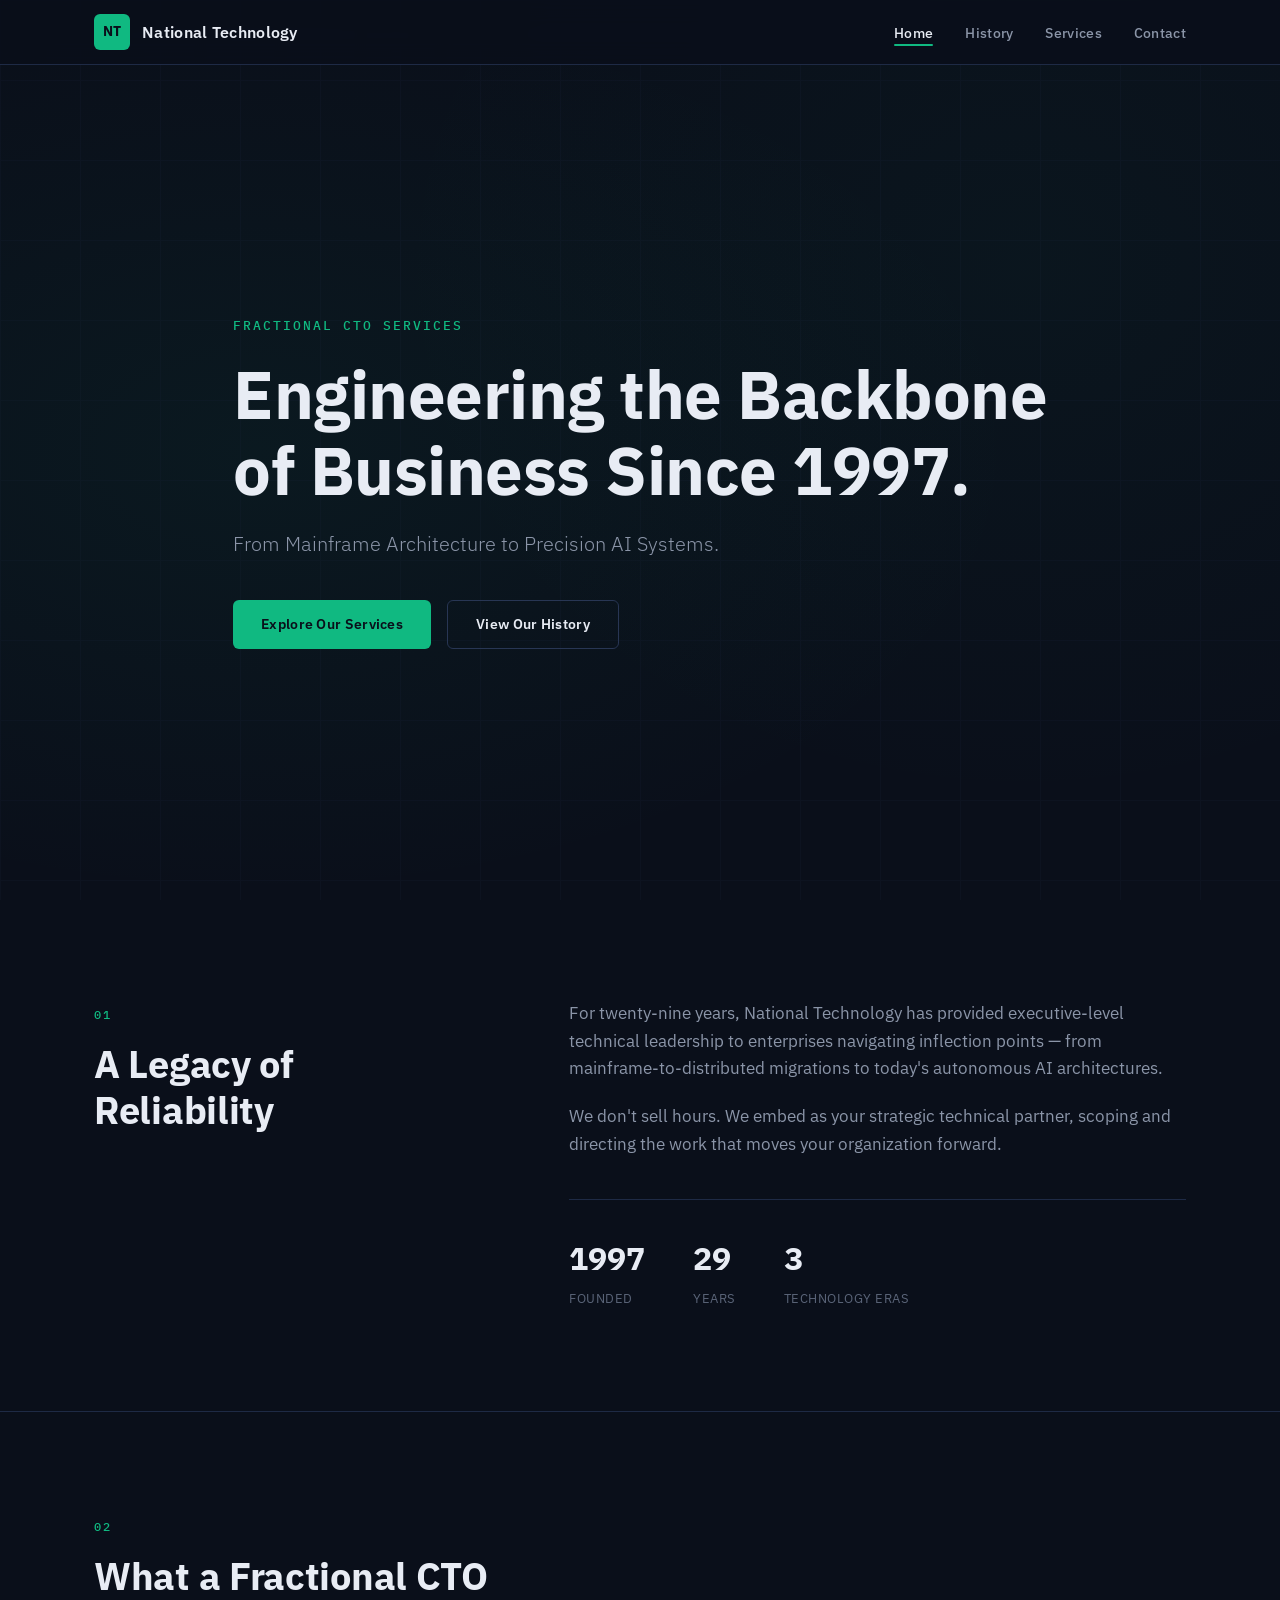
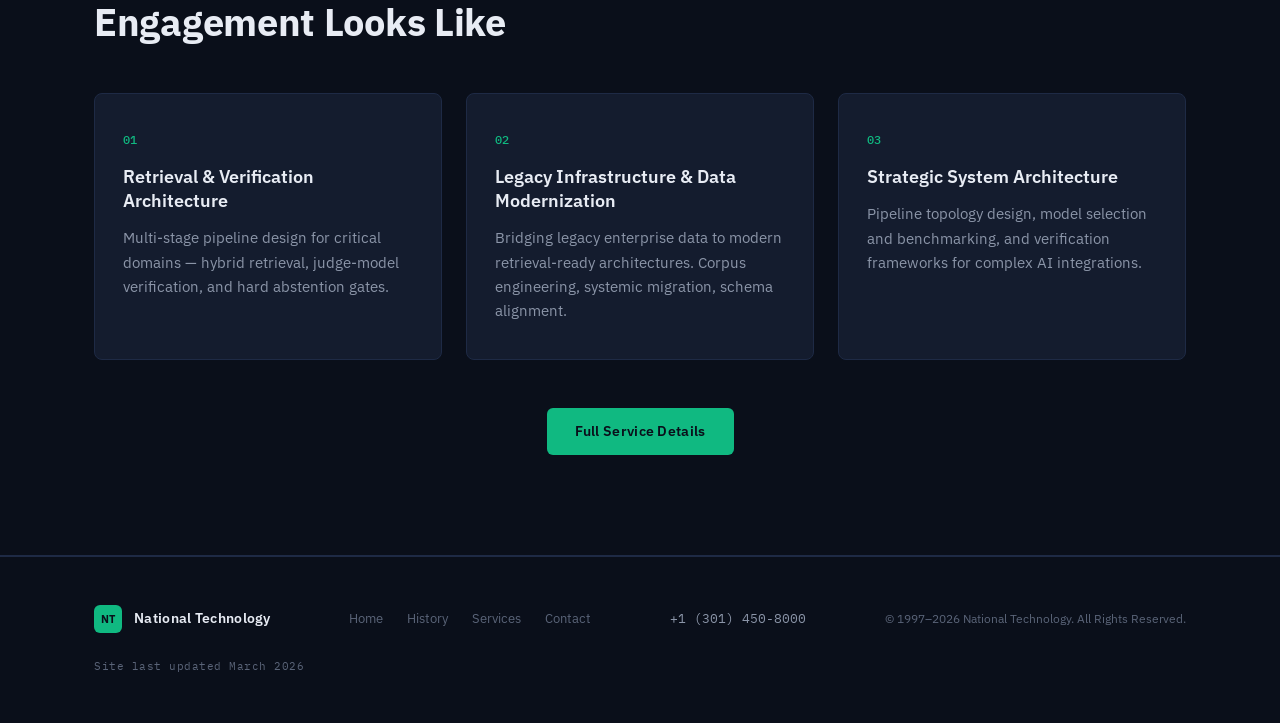
==== index.html @ 27f22a54 "Add files via upload" ====
<!DOCTYPE html>
<html lang="en">
<head>
    <meta charset="UTF-8">
    <meta name="viewport" content="width=device-width, initial-scale=1.0">
    <title>National Technology | Engineering the Backbone of Business Since 1997</title>
    <meta name="description" content="National Technology provides Fractional CTO services — retrieval and verification architecture, legacy data modernization, and strategic system design. 29 years of enterprise leadership.">
    <link rel="icon" type="image/svg+xml" href="favicon.svg">
    <meta property="og:title" content="National Technology | Fractional CTO Services">
    <meta property="og:description" content="Engineering the Backbone of Business Since 1997. Precision AI Systems, Legacy Data Modernization, Strategic System Architecture.">
    <meta property="og:type" content="website">
    <link rel="preconnect" href="https://fonts.googleapis.com">
    <link rel="preconnect" href="https://fonts.gstatic.com" crossorigin>
    <link href="https://fonts.googleapis.com/css2?family=IBM+Plex+Sans:wght@300;400;500;600;700&family=IBM+Plex+Mono:wght@400;500&display=swap" rel="stylesheet">
    <link rel="stylesheet" href="styles.css">
</head>
<body>

    <!-- NAV -->
    <nav class="nav" id="nav">
        <div class="nav-inner">
            <a href="index.html" class="nav-logo">
                <span class="logo-mark">NT</span>
                <span class="logo-text">National Technology</span>
            </a>
            <button class="nav-toggle" id="navToggle" aria-label="Toggle navigation">
                <span></span><span></span><span></span>
            </button>
            <ul class="nav-links" id="navLinks">
                <li><a href="index.html" class="active">Home</a></li>
                <li><a href="history.html">History</a></li>
                <li><a href="services.html">Services</a></li>
                <li><a href="contact.html">Contact</a></li>
            </ul>
        </div>
    </nav>

    <!-- HERO -->
    <section class="hero">
        <div class="hero-bg"></div>
        <div class="container hero-content">
            <p class="hero-kicker">Fractional CTO Services</p>
            <h1 class="hero-title">Engineering the Backbone<br>of Business Since 1997.</h1>
            <p class="hero-sub">From Mainframe Architecture to Precision AI Systems.</p>
            <div class="hero-ctas">
                <a href="services.html" class="btn btn-primary">Explore Our Services</a>
                <a href="history.html" class="btn btn-outline">View Our History</a>
            </div>
        </div>
        <div class="hero-grid-overlay"></div>
    </section>

    <!-- LEGACY SECTION -->
    <section class="section legacy">
        <div class="container">
            <div class="legacy-grid">
                <div class="legacy-label">
                    <span class="section-tag">01</span>
                    <h2 class="section-heading">A Legacy of<br>Reliability</h2>
                </div>
                <div class="legacy-body">
                    <p>For twenty-nine years, National Technology has provided executive-level technical leadership to enterprises navigating inflection points — from mainframe-to-distributed migrations to today's autonomous AI architectures.</p>
                    <p>We don't sell hours. We embed as your strategic technical partner, scoping and directing the work that moves your organization forward.</p>
                    <div class="legacy-stats">
                        <div class="stat">
                            <span class="stat-num">1997</span>
                            <span class="stat-label">Founded</span>
                        </div>
                        <div class="stat">
                            <span class="stat-num">29</span>
                            <span class="stat-label">Years</span>
                        </div>
                        <div class="stat">
                            <span class="stat-num">3</span>
                            <span class="stat-label">Technology Eras</span>
                        </div>
                    </div>
                </div>
            </div>
        </div>
    </section>

    <!-- SERVICES PREVIEW -->
    <section class="section services-preview">
        <div class="container">
            <span class="section-tag">02</span>
            <h2 class="section-heading">What a Fractional CTO<br>Engagement Looks Like</h2>
            <div class="services-grid">
                <div class="service-card">
                    <span class="service-num">01</span>
                    <h3>Retrieval &amp; Verification Architecture</h3>
                    <p>Multi-stage pipeline design for critical domains — hybrid retrieval, judge-model verification, and hard abstention gates.</p>
                </div>
                <div class="service-card">
                    <span class="service-num">02</span>
                    <h3>Legacy Infrastructure &amp; Data Modernization</h3>
                    <p>Bridging legacy enterprise data to modern retrieval-ready architectures. Corpus engineering, systemic migration, schema alignment.</p>
                </div>
                <div class="service-card">
                    <span class="service-num">03</span>
                    <h3>Strategic System Architecture</h3>
                    <p>Pipeline topology design, model selection and benchmarking, and verification frameworks for complex AI integrations.</p>
                </div>
            </div>
            <div class="services-cta">
                <a href="services.html" class="btn btn-primary">Full Service Details</a>
            </div>
        </div>
    </section>

    <!-- FOOTER -->
    <footer class="footer">
        <div class="container footer-inner">
            <div class="footer-brand">
                <span class="logo-mark">NT</span>
                <span class="logo-text">National Technology</span>
            </div>
            <nav class="footer-links">
                <a href="index.html">Home</a>
                <a href="history.html">History</a>
                <a href="services.html">Services</a>
                <a href="contact.html">Contact</a>
            </nav>
            <p class="footer-phone"><a href="tel:+13014508000">+1 (301) 450-8000</a></p>
            <p class="footer-copy">&copy; 1997&ndash;2026 National Technology. All Rights Reserved.</p>
            <p class="footer-updated">Site last updated March 2026</p>
        </div>
    </footer>

    <script src="main.js"></script>
</body>
</html>
---- styles.css ----
/* ============================================
   National Technology — Styles
   Palette: Deep Navy / Slate / Emerald Accent
   ============================================ */

:root {
    --bg-primary: #0a0f1a;
    --bg-secondary: #0f1624;
    --bg-card: #141c2e;
    --bg-card-hover: #1a2540;
    --border: #1e2a45;
    --border-light: #283654;
    --text-primary: #e8ecf4;
    --text-secondary: #8b95a8;
    --text-dim: #5a6478;
    --accent: #10b981;
    --accent-dim: #065f46;
    --accent-glow: rgba(16, 185, 129, 0.15);
    --white: #ffffff;
    --font-sans: 'IBM Plex Sans', -apple-system, sans-serif;
    --font-mono: 'IBM Plex Mono', monospace;
}

/* RESET */
*, *::before, *::after { box-sizing: border-box; margin: 0; padding: 0; }
html { scroll-behavior: smooth; }
body {
    font-family: var(--font-sans);
    background: var(--bg-primary);
    color: var(--text-primary);
    line-height: 1.65;
    -webkit-font-smoothing: antialiased;
    overflow-x: hidden;
}
a { color: inherit; text-decoration: none; }
img { max-width: 100%; display: block; }

/* CONTAINER */
.container {
    max-width: 1140px;
    margin: 0 auto;
    padding: 0 24px;
}

/* ---- NAV ---- */
.nav {
    position: fixed;
    top: 0; left: 0; right: 0;
    z-index: 100;
    background: rgba(10, 15, 26, 0.85);
    backdrop-filter: blur(12px);
    border-bottom: 1px solid var(--border);
    transition: background 0.3s;
}
.nav-inner {
    max-width: 1140px;
    margin: 0 auto;
    padding: 0 24px;
    display: flex;
    align-items: center;
    justify-content: space-between;
    height: 64px;
}
.nav-logo {
    display: flex;
    align-items: center;
    gap: 12px;
}
.logo-mark {
    display: inline-flex;
    align-items: center;
    justify-content: center;
    width: 36px; height: 36px;
    background: var(--accent);
    color: var(--bg-primary);
    font-weight: 700;
    font-size: 14px;
    letter-spacing: 0.5px;
    border-radius: 6px;
}
.logo-text {
    font-weight: 600;
    font-size: 16px;
    letter-spacing: 0.3px;
}
.nav-links {
    display: flex;
    list-style: none;
    gap: 32px;
}
.nav-links a {
    font-size: 14px;
    font-weight: 500;
    color: var(--text-secondary);
    letter-spacing: 0.3px;
    transition: color 0.2s;
    position: relative;
}
.nav-links a:hover,
.nav-links a.active {
    color: var(--text-primary);
}
.nav-links a.active::after {
    content: '';
    position: absolute;
    bottom: -4px;
    left: 0; right: 0;
    height: 2px;
    background: var(--accent);
    border-radius: 1px;
}
.nav-toggle {
    display: none;
    flex-direction: column;
    gap: 5px;
    background: none;
    border: none;
    cursor: pointer;
    padding: 4px;
}
.nav-toggle span {
    display: block;
    width: 24px;
    height: 2px;
    background: var(--text-primary);
    border-radius: 1px;
    transition: 0.2s;
}

/* ---- BUTTONS ---- */
.btn {
    display: inline-flex;
    align-items: center;
    justify-content: center;
    padding: 12px 28px;
    font-family: var(--font-sans);
    font-size: 14px;
    font-weight: 600;
    letter-spacing: 0.3px;
    border-radius: 6px;
    border: none;
    cursor: pointer;
    transition: all 0.2s;
}
.btn-primary {
    background: var(--accent);
    color: var(--bg-primary);
}
.btn-primary:hover {
    background: #0fd993;
    box-shadow: 0 0 24px var(--accent-glow);
}
.btn-outline {
    background: transparent;
    color: var(--text-primary);
    border: 1px solid var(--border-light);
}
.btn-outline:hover {
    border-color: var(--accent);
    color: var(--accent);
}
.btn-full { width: 100%; }

/* ---- HERO (Home) ---- */
.hero {
    position: relative;
    min-height: 100vh;
    display: flex;
    align-items: center;
    padding-top: 64px;
    overflow: hidden;
}
.hero-bg {
    position: absolute;
    inset: 0;
    background:
        radial-gradient(ellipse 60% 50% at 20% 50%, rgba(16, 185, 129, 0.06), transparent),
        radial-gradient(ellipse 50% 60% at 80% 30%, rgba(16, 185, 129, 0.04), transparent);
}
.hero-grid-overlay {
    position: absolute;
    inset: 0;
    background-image:
        linear-gradient(var(--border) 1px, transparent 1px),
        linear-gradient(90deg, var(--border) 1px, transparent 1px);
    background-size: 80px 80px;
    opacity: 0.15;
    pointer-events: none;
}
.hero-content {
    position: relative;
    z-index: 2;
}
.hero-kicker {
    font-family: var(--font-mono);
    font-size: 13px;
    font-weight: 500;
    color: var(--accent);
    letter-spacing: 2px;
    text-transform: uppercase;
    margin-bottom: 20px;
}
.hero-title {
    font-size: clamp(2.4rem, 5.5vw, 4.2rem);
    font-weight: 700;
    line-height: 1.12;
    letter-spacing: -0.5px;
    margin-bottom: 20px;
}
.hero-sub {
    font-size: clamp(1rem, 2vw, 1.25rem);
    color: var(--text-secondary);
    font-weight: 300;
    margin-bottom: 40px;
    max-width: 540px;
}
.hero-ctas {
    display: flex;
    gap: 16px;
    flex-wrap: wrap;
}

/* ---- PAGE HERO (subpages) ---- */
.page-hero {
    padding: 140px 0 60px;
    border-bottom: 1px solid var(--border);
}
.page-hero-title {
    font-size: clamp(2rem, 4.5vw, 3.2rem);
    font-weight: 700;
    line-height: 1.15;
    letter-spacing: -0.4px;
    margin-bottom: 12px;
}
.page-hero-sub {
    font-size: 1.1rem;
    color: var(--text-secondary);
    font-weight: 300;
}

/* ---- SECTIONS ---- */
.section {
    padding: 100px 0;
    border-bottom: 1px solid var(--border);
}
.section-tag {
    display: inline-block;
    font-family: var(--font-mono);
    font-size: 12px;
    font-weight: 500;
    color: var(--accent);
    letter-spacing: 2px;
    text-transform: uppercase;
    margin-bottom: 16px;
}
.section-heading {
    font-size: clamp(1.6rem, 3.5vw, 2.4rem);
    font-weight: 700;
    line-height: 1.2;
    letter-spacing: -0.3px;
    margin-bottom: 48px;
}

/* ---- LEGACY ---- */
.legacy-grid {
    display: grid;
    grid-template-columns: 1fr 1.5fr;
    gap: 64px;
    align-items: start;
}
.legacy-body p {
    color: var(--text-secondary);
    font-size: 1.05rem;
    margin-bottom: 20px;
}
.legacy-stats {
    display: flex;
    gap: 48px;
    margin-top: 40px;
    padding-top: 32px;
    border-top: 1px solid var(--border);
}
.stat-num {
    display: block;
    font-size: 2rem;
    font-weight: 700;
    color: var(--text-primary);
    font-family: var(--font-mono);
}
.stat-label {
    font-size: 13px;
    color: var(--text-dim);
    letter-spacing: 0.5px;
    text-transform: uppercase;
}

/* ---- SERVICES GRID (Home preview) ---- */
.services-grid {
    display: grid;
    grid-template-columns: repeat(3, 1fr);
    gap: 24px;
    margin-bottom: 48px;
}
.service-card {
    background: var(--bg-card);
    border: 1px solid var(--border);
    border-radius: 8px;
    padding: 36px 28px;
    transition: all 0.25s;
}
.service-card:hover {
    background: var(--bg-card-hover);
    border-color: var(--border-light);
    transform: translateY(-2px);
}
.service-num {
    font-family: var(--font-mono);
    font-size: 12px;
    color: var(--accent);
    font-weight: 500;
    margin-bottom: 16px;
    display: block;
}
.service-card h3 {
    font-size: 1.15rem;
    font-weight: 600;
    margin-bottom: 12px;
    line-height: 1.3;
}
.service-card p {
    font-size: 0.95rem;
    color: var(--text-secondary);
    line-height: 1.6;
}
.services-cta {
    text-align: center;
}

/* ---- STATEMENT (History) ---- */
.statement-grid {
    max-width: 760px;
}
.statement-text {
    font-size: 1.15rem;
    line-height: 1.8;
    color: var(--text-secondary);
    border-left: 3px solid var(--accent);
    padding-left: 28px;
    font-style: normal;
}

/* ---- TIMELINE (History) ---- */
.timeline {
    position: relative;
    margin-top: 48px;
    padding-left: 40px;
}
.timeline-line {
    position: absolute;
    left: 7px;
    top: 8px;
    bottom: 8px;
    width: 2px;
    background: var(--border-light);
}
.timeline-item {
    position: relative;
    padding-bottom: 56px;
}
.timeline-item:last-child { padding-bottom: 0; }
.timeline-marker {
    position: absolute;
    left: -40px;
    top: 6px;
    width: 16px;
    height: 16px;
    border-radius: 50%;
    background: var(--bg-primary);
    border: 2px solid var(--accent);
    z-index: 2;
}
.timeline-range {
    font-family: var(--font-mono);
    font-size: 13px;
    color: var(--accent);
    font-weight: 500;
    letter-spacing: 1px;
}
.timeline-content {
    margin-top: 12px;
}
.timeline-content h3 {
    font-size: 1.2rem;
    font-weight: 600;
    margin-bottom: 8px;
}
.timeline-content p {
    color: var(--text-secondary);
    font-size: 0.95rem;
    max-width: 560px;
}

/* ---- SERVICES DETAIL (Services page) ---- */
.services-detail { padding-top: 80px; }
.service-detail-card {
    background: var(--bg-card);
    border: 1px solid var(--border);
    border-radius: 10px;
    padding: 48px;
    margin-bottom: 32px;
    transition: border-color 0.25s;
}
.service-detail-card:hover {
    border-color: var(--border-light);
}
.service-detail-head {
    display: flex;
    align-items: center;
    gap: 20px;
    margin-bottom: 28px;
}
.service-detail-head .service-num {
    margin-bottom: 0;
    font-size: 14px;
}
.service-detail-head h2 {
    font-size: 1.5rem;
    font-weight: 700;
}
.service-lead {
    font-size: 1.1rem;
    color: var(--text-secondary);
    margin-bottom: 32px;
    max-width: 640px;
}
.service-points {
    display: grid;
    grid-template-columns: 1fr 1fr;
    gap: 32px;
    margin-bottom: 32px;
}
.service-point h4 {
    font-size: 13px;
    font-weight: 600;
    text-transform: uppercase;
    letter-spacing: 1px;
    color: var(--accent);
    margin-bottom: 8px;
}
.service-point p {
    font-size: 0.95rem;
    color: var(--text-secondary);
    line-height: 1.65;
}

/* ---- CONTACT ---- */
.contact-grid {
    display: grid;
    grid-template-columns: 1.4fr 1fr;
    gap: 64px;
    align-items: start;
}
.form-group {
    margin-bottom: 24px;
}
.form-group label {
    display: block;
    font-size: 13px;
    font-weight: 600;
    text-transform: uppercase;
    letter-spacing: 1px;
    color: var(--text-secondary);
    margin-bottom: 8px;
}
.form-group input,
.form-group select,
.form-group textarea {
    width: 100%;
    padding: 12px 16px;
    font-family: var(--font-sans);
    font-size: 15px;
    color: var(--text-primary);
    background: var(--bg-card);
    border: 1px solid var(--border);
    border-radius: 6px;
    outline: none;
    transition: border-color 0.2s;
}
.form-group input:focus,
.form-group select:focus,
.form-group textarea:focus {
    border-color: var(--accent);
    box-shadow: 0 0 0 3px var(--accent-glow);
}
.form-group select {
    appearance: none;
    background-image: url("data:image/svg+xml,%3Csvg xmlns='http://www.w3.org/2000/svg' width='12' height='8'%3E%3Cpath d='M1 1l5 5 5-5' stroke='%238b95a8' stroke-width='1.5' fill='none'/%3E%3C/svg%3E");
    background-repeat: no-repeat;
    background-position: right 16px center;
    padding-right: 40px;
}
.form-group textarea {
    resize: vertical;
    min-height: 120px;
}
.form-note {
    margin-top: 16px;
    font-size: 13px;
    color: var(--text-dim);
    text-align: center;
}
.contact-info {
    padding-top: 8px;
}
.contact-info-block {
    margin-bottom: 40px;
}
.contact-info-block h3 {
    font-size: 1rem;
    font-weight: 600;
    margin-bottom: 8px;
}
.contact-info-block p {
    font-size: 0.95rem;
    color: var(--text-secondary);
    line-height: 1.65;
}

/* ---- CLIENT ENVIRONMENTS (History) ---- */
.environments-intro {
    font-size: 1rem;
    color: var(--text-secondary);
    max-width: 680px;
    margin-bottom: 48px;
    line-height: 1.7;
}
.env-grid {
    display: grid;
    grid-template-columns: repeat(3, 1fr);
    gap: 24px;
}
.env-card {
    background: var(--bg-card);
    border: 1px solid var(--border);
    border-radius: 8px;
    padding: 32px 24px;
    transition: all 0.25s;
}
.env-card:hover {
    background: var(--bg-card-hover);
    border-color: var(--border-light);
}
.env-icon {
    display: inline-block;
    color: var(--accent);
    font-size: 10px;
    margin-bottom: 14px;
}
.env-card h3 {
    font-size: 1.05rem;
    font-weight: 600;
    margin-bottom: 10px;
    line-height: 1.3;
}
.env-card p {
    font-size: 0.9rem;
    color: var(--text-secondary);
    line-height: 1.65;
}

.contact-phone {
    font-family: var(--font-mono);
    font-size: 1.1rem;
    color: var(--text-primary);
    transition: color 0.2s;
}
.contact-phone:hover { color: var(--accent); }
.contact-email {
    font-family: var(--font-mono);
    font-size: 0.95rem;
    color: var(--text-primary);
    transition: color 0.2s;
}
.contact-email:hover { color: var(--accent); }

/* ---- FOOTER ---- */
.footer {
    padding: 48px 0;
    border-top: 1px solid var(--border);
}
.footer-inner {
    display: flex;
    align-items: center;
    justify-content: space-between;
    flex-wrap: wrap;
    gap: 24px;
}
.footer-brand {
    display: flex;
    align-items: center;
    gap: 12px;
}
.footer-brand .logo-mark {
    width: 28px; height: 28px;
    font-size: 11px;
}
.footer-brand .logo-text {
    font-size: 14px;
}
.footer-links {
    display: flex;
    gap: 24px;
}
.footer-links a {
    font-size: 13px;
    color: var(--text-dim);
    transition: color 0.2s;
}
.footer-links a:hover { color: var(--text-primary); }
.footer-copy {
    font-size: 12px;
    color: var(--text-dim);
}
.footer-phone {
    font-size: 13px;
}
.footer-phone a {
    font-family: var(--font-mono);
    color: var(--text-secondary);
    transition: color 0.2s;
}
.footer-phone a:hover { color: var(--accent); }
.footer-updated {
    font-size: 11px;
    color: var(--text-dim);
    font-family: var(--font-mono);
    letter-spacing: 0.5px;
}

/* ---- ANIMATIONS ---- */
@keyframes fadeUp {
    from { opacity: 0; transform: translateY(20px); }
    to { opacity: 1; transform: translateY(0); }
}
.hero-kicker { animation: fadeUp 0.6s ease both; }
.hero-title { animation: fadeUp 0.6s ease 0.1s both; }
.hero-sub { animation: fadeUp 0.6s ease 0.2s both; }
.hero-ctas { animation: fadeUp 0.6s ease 0.3s both; }

/* ---- RESPONSIVE ---- */
@media (max-width: 768px) {
    .nav-toggle { display: flex; }
    .nav-links {
        position: fixed;
        top: 64px;
        left: 0; right: 0;
        background: var(--bg-primary);
        border-bottom: 1px solid var(--border);
        flex-direction: column;
        padding: 24px;
        gap: 20px;
        display: none;
    }
    .nav-links.open { display: flex; }
    .legacy-grid { grid-template-columns: 1fr; gap: 32px; }
    .services-grid { grid-template-columns: 1fr; }
    .env-grid { grid-template-columns: 1fr; }
    .service-points { grid-template-columns: 1fr; }
    .service-detail-card { padding: 28px 20px; }
    .contact-grid { grid-template-columns: 1fr; gap: 40px; }
    .legacy-stats { gap: 32px; }
    .footer-inner { flex-direction: column; text-align: center; }
    .footer-links { justify-content: center; }
    .hero { min-height: 85vh; }
}
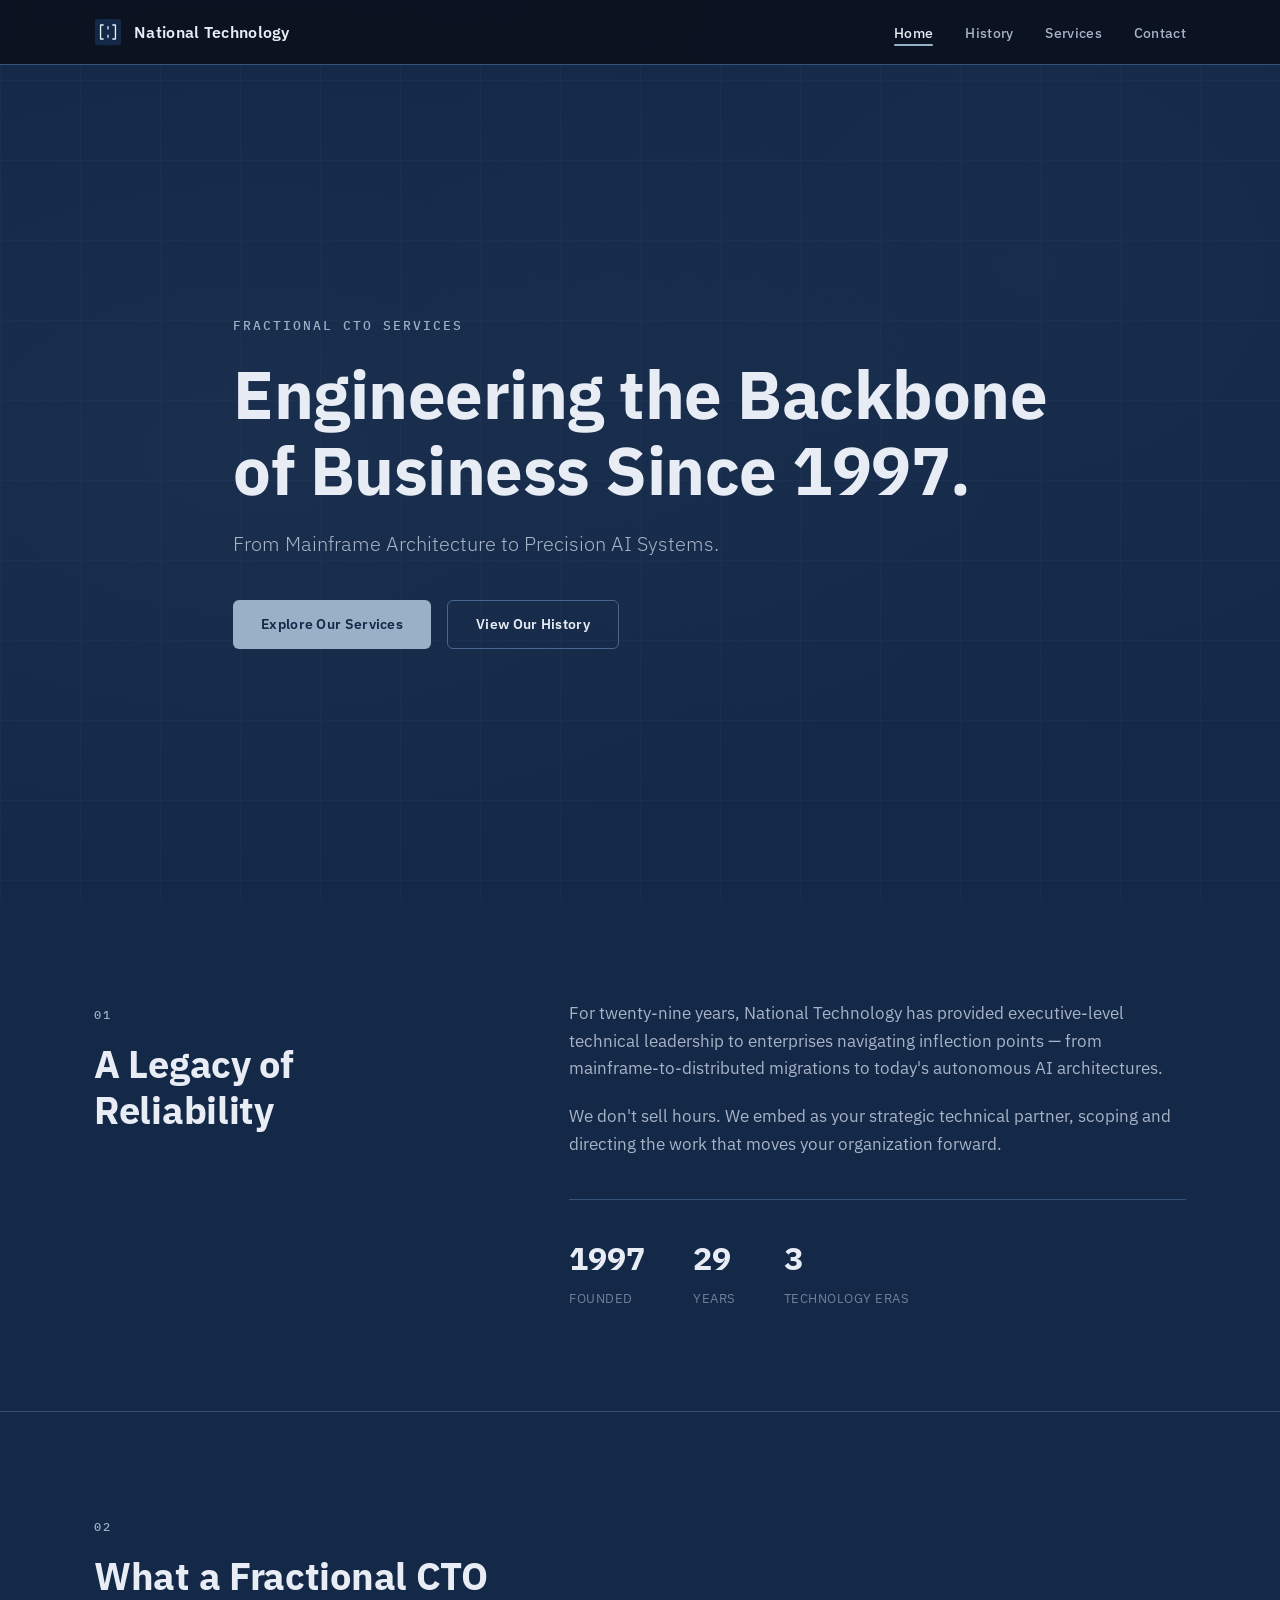
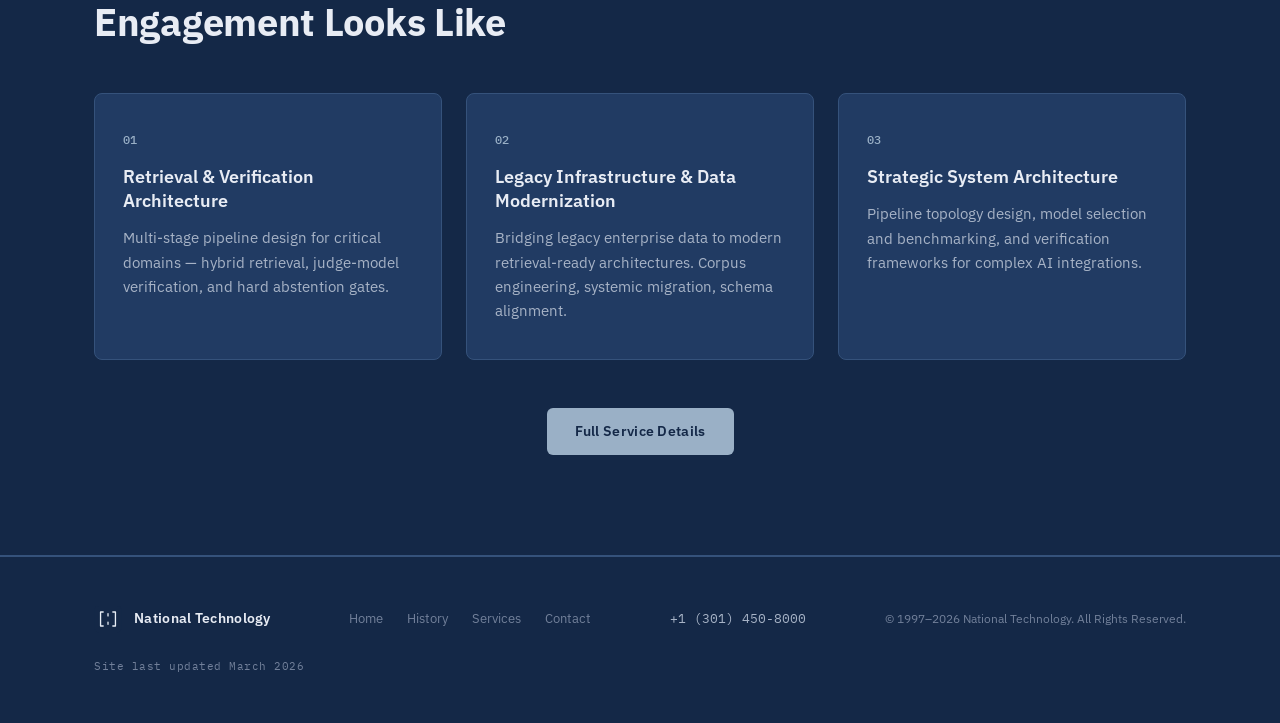
==== commit b2444adc: "Add files via upload" ====
--- a/index.html
+++ b/index.html
@@ -20,7 +20,7 @@
     <nav class="nav" id="nav">
         <div class="nav-inner">
             <a href="index.html" class="nav-logo">
-                <span class="logo-mark">NT</span>
+                <img src="favicon.svg" alt="National Technology" class="logo-mark logo-mark-img">
                 <span class="logo-text">National Technology</span>
             </a>
             <button class="nav-toggle" id="navToggle" aria-label="Toggle navigation">
@@ -112,7 +112,7 @@
     <footer class="footer">
         <div class="container footer-inner">
             <div class="footer-brand">
-                <span class="logo-mark">NT</span>
+                <img src="favicon.svg" alt="National Technology" class="logo-mark logo-mark-img">
                 <span class="logo-text">National Technology</span>
             </div>
             <nav class="footer-links">
--- a/styles.css
+++ b/styles.css
@@ -4,18 +4,18 @@
    ============================================ */
 
 :root {
-    --bg-primary: #0a0f1a;
-    --bg-secondary: #0f1624;
-    --bg-card: #141c2e;
-    --bg-card-hover: #1a2540;
-    --border: #1e2a45;
-    --border-light: #283654;
+    --bg-primary: #142847;
+    --bg-secondary: #1a3155;
+    --bg-card: #213b63;
+    --bg-card-hover: #29456f;
+    --border: #35527b;
+    --border-light: #48668f;
     --text-primary: #e8ecf4;
-    --text-secondary: #8b95a8;
-    --text-dim: #5a6478;
-    --accent: #10b981;
-    --accent-dim: #065f46;
-    --accent-glow: rgba(16, 185, 129, 0.15);
+    --text-secondary: #a7b3c6;
+    --text-dim: #72809a;
+    --accent: #9ab0c6;
+    --accent-dim: #6f89a3;
+    --accent-glow: rgba(154, 176, 198, 0.16);
     --white: #ffffff;
     --font-sans: 'IBM Plex Sans', -apple-system, sans-serif;
     --font-mono: 'IBM Plex Mono', monospace;
@@ -47,7 +47,7 @@
     position: fixed;
     top: 0; left: 0; right: 0;
     z-index: 100;
-    background: rgba(10, 15, 26, 0.85);
+    background: rgba(20, 40, 71, 0.88);
     backdrop-filter: blur(12px);
     border-bottom: 1px solid var(--border);
     transition: background 0.3s;
@@ -70,13 +70,17 @@
     display: inline-flex;
     align-items: center;
     justify-content: center;
-    width: 36px; height: 36px;
-    background: var(--accent);
-    color: var(--bg-primary);
-    font-weight: 700;
-    font-size: 14px;
-    letter-spacing: 0.5px;
-    border-radius: 6px;
+    width: 28px;
+    height: 28px;
+    background: transparent;
+    color: inherit;
+    border-radius: 0;
+    padding: 0;
+}
+.logo-mark-img {
+    display: block;
+    width: 28px;
+    height: 28px;
 }
 .logo-text {
     font-weight: 600;
@@ -147,7 +151,7 @@
     color: var(--bg-primary);
 }
 .btn-primary:hover {
-    background: #0fd993;
+    background: #aec0d3;
     box-shadow: 0 0 24px var(--accent-glow);
 }
 .btn-outline {
@@ -174,8 +178,8 @@
     position: absolute;
     inset: 0;
     background:
-        radial-gradient(ellipse 60% 50% at 20% 50%, rgba(16, 185, 129, 0.06), transparent),
-        radial-gradient(ellipse 50% 60% at 80% 30%, rgba(16, 185, 129, 0.04), transparent);
+        radial-gradient(ellipse 60% 50% at 20% 50%, rgba(127, 155, 179, 0.06), transparent),
+        radial-gradient(ellipse 50% 60% at 80% 30%, rgba(127, 155, 179, 0.04), transparent);
 }
 .hero-grid-overlay {
     position: absolute;
@@ -602,7 +606,6 @@
 }
 .footer-brand .logo-mark {
     width: 28px; height: 28px;
-    font-size: 11px;
 }
 .footer-brand .logo-text {
     font-size: 14px;
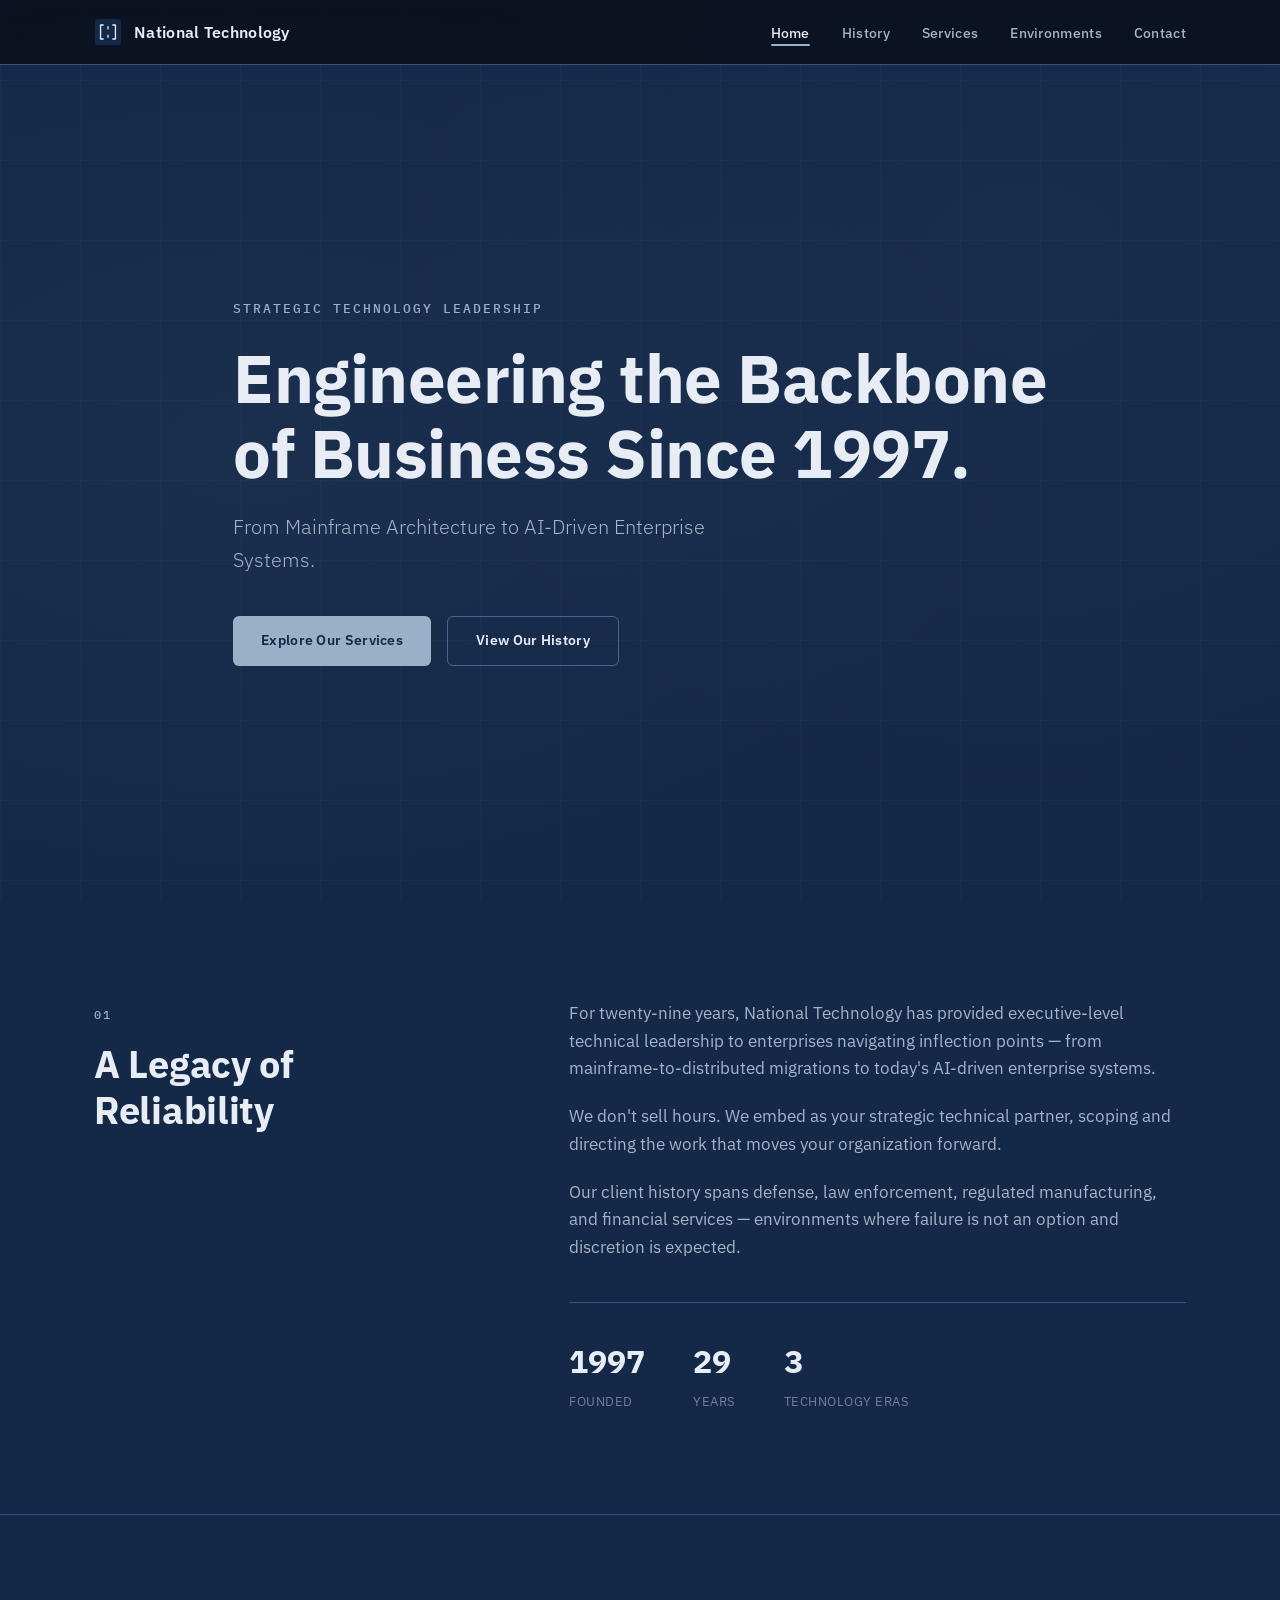
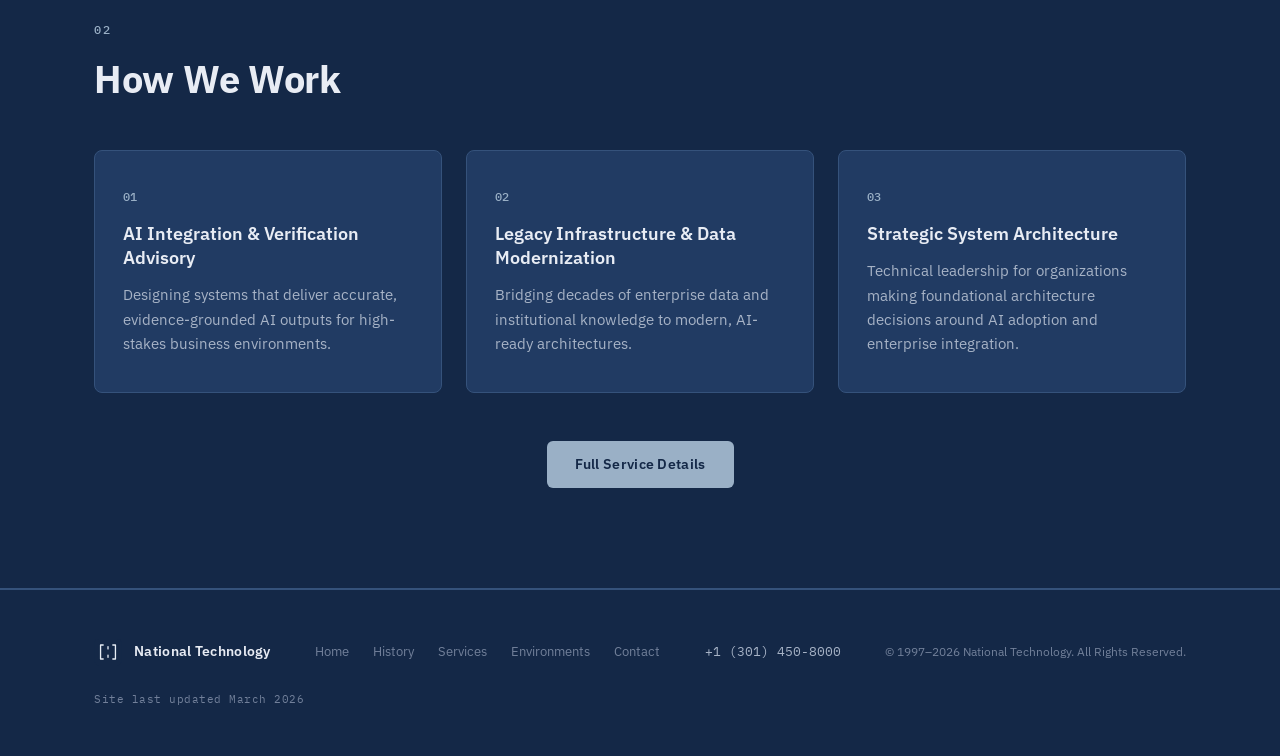
==== commit a610ef5a: "Add files via upload" ====
--- a/index.html
+++ b/index.html
@@ -3,11 +3,11 @@
 <head>
     <meta charset="UTF-8">
     <meta name="viewport" content="width=device-width, initial-scale=1.0">
-    <title>National Technology | Engineering the Backbone of Business Since 1997</title>
-    <meta name="description" content="National Technology provides Fractional CTO services — retrieval and verification architecture, legacy data modernization, and strategic system design. 29 years of enterprise leadership.">
+    <title>National Technology | Strategic Technology Leadership Since 1997</title>
+    <meta name="description" content="National Technology provides strategic technology leadership — AI integration advisory, legacy system modernization, and enterprise architecture consulting. Serving business since 1997.">
     <link rel="icon" type="image/svg+xml" href="favicon.svg">
-    <meta property="og:title" content="National Technology | Fractional CTO Services">
-    <meta property="og:description" content="Engineering the Backbone of Business Since 1997. Precision AI Systems, Legacy Data Modernization, Strategic System Architecture.">
+    <meta property="og:title" content="National Technology | Strategic Technology Leadership Since 1997">
+    <meta property="og:description" content="Engineering the Backbone of Business Since 1997. AI Integration Advisory, Legacy System Modernization, Enterprise Architecture Consulting.">
     <meta property="og:type" content="website">
     <link rel="preconnect" href="https://fonts.googleapis.com">
     <link rel="preconnect" href="https://fonts.gstatic.com" crossorigin>
@@ -30,6 +30,7 @@
                 <li><a href="index.html" class="active">Home</a></li>
                 <li><a href="history.html">History</a></li>
                 <li><a href="services.html">Services</a></li>
+                <li><a href="history.html#environments">Environments</a></li>
                 <li><a href="contact.html">Contact</a></li>
             </ul>
         </div>
@@ -39,9 +40,9 @@
     <section class="hero">
         <div class="hero-bg"></div>
         <div class="container hero-content">
-            <p class="hero-kicker">Fractional CTO Services</p>
+            <p class="hero-kicker">Strategic Technology Leadership</p>
             <h1 class="hero-title">Engineering the Backbone<br>of Business Since 1997.</h1>
-            <p class="hero-sub">From Mainframe Architecture to Precision AI Systems.</p>
+            <p class="hero-sub">From Mainframe Architecture to AI-Driven Enterprise Systems.</p>
             <div class="hero-ctas">
                 <a href="services.html" class="btn btn-primary">Explore Our Services</a>
                 <a href="history.html" class="btn btn-outline">View Our History</a>
@@ -59,8 +60,9 @@
                     <h2 class="section-heading">A Legacy of<br>Reliability</h2>
                 </div>
                 <div class="legacy-body">
-                    <p>For twenty-nine years, National Technology has provided executive-level technical leadership to enterprises navigating inflection points — from mainframe-to-distributed migrations to today's autonomous AI architectures.</p>
+                    <p>For twenty-nine years, National Technology has provided executive-level technical leadership to enterprises navigating inflection points — from mainframe-to-distributed migrations to today's AI-driven enterprise systems.</p>
                     <p>We don't sell hours. We embed as your strategic technical partner, scoping and directing the work that moves your organization forward.</p>
+                    <p>Our client history spans defense, law enforcement, regulated manufacturing, and financial services — environments where failure is not an option and discretion is expected.</p>
                     <div class="legacy-stats">
                         <div class="stat">
                             <span class="stat-num">1997</span>
@@ -84,22 +86,22 @@
     <section class="section services-preview">
         <div class="container">
             <span class="section-tag">02</span>
-            <h2 class="section-heading">What a Fractional CTO<br>Engagement Looks Like</h2>
+            <h2 class="section-heading">How We Work</h2>
             <div class="services-grid">
                 <div class="service-card">
                     <span class="service-num">01</span>
-                    <h3>Retrieval &amp; Verification Architecture</h3>
-                    <p>Multi-stage pipeline design for critical domains — hybrid retrieval, judge-model verification, and hard abstention gates.</p>
+                    <h3>AI Integration &amp; Verification Advisory</h3>
+                    <p>Designing systems that deliver accurate, evidence-grounded AI outputs for high-stakes business environments.</p>
                 </div>
                 <div class="service-card">
                     <span class="service-num">02</span>
                     <h3>Legacy Infrastructure &amp; Data Modernization</h3>
-                    <p>Bridging legacy enterprise data to modern retrieval-ready architectures. Corpus engineering, systemic migration, schema alignment.</p>
+                    <p>Bridging decades of enterprise data and institutional knowledge to modern, AI-ready architectures.</p>
                 </div>
                 <div class="service-card">
                     <span class="service-num">03</span>
                     <h3>Strategic System Architecture</h3>
-                    <p>Pipeline topology design, model selection and benchmarking, and verification frameworks for complex AI integrations.</p>
+                    <p>Technical leadership for organizations making foundational architecture decisions around AI adoption and enterprise integration.</p>
                 </div>
             </div>
             <div class="services-cta">
@@ -119,6 +121,7 @@
                 <a href="index.html">Home</a>
                 <a href="history.html">History</a>
                 <a href="services.html">Services</a>
+                <a href="history.html#environments">Environments</a>
                 <a href="contact.html">Contact</a>
             </nav>
             <p class="footer-phone"><a href="tel:+13014508000">+1 (301) 450-8000</a></p>
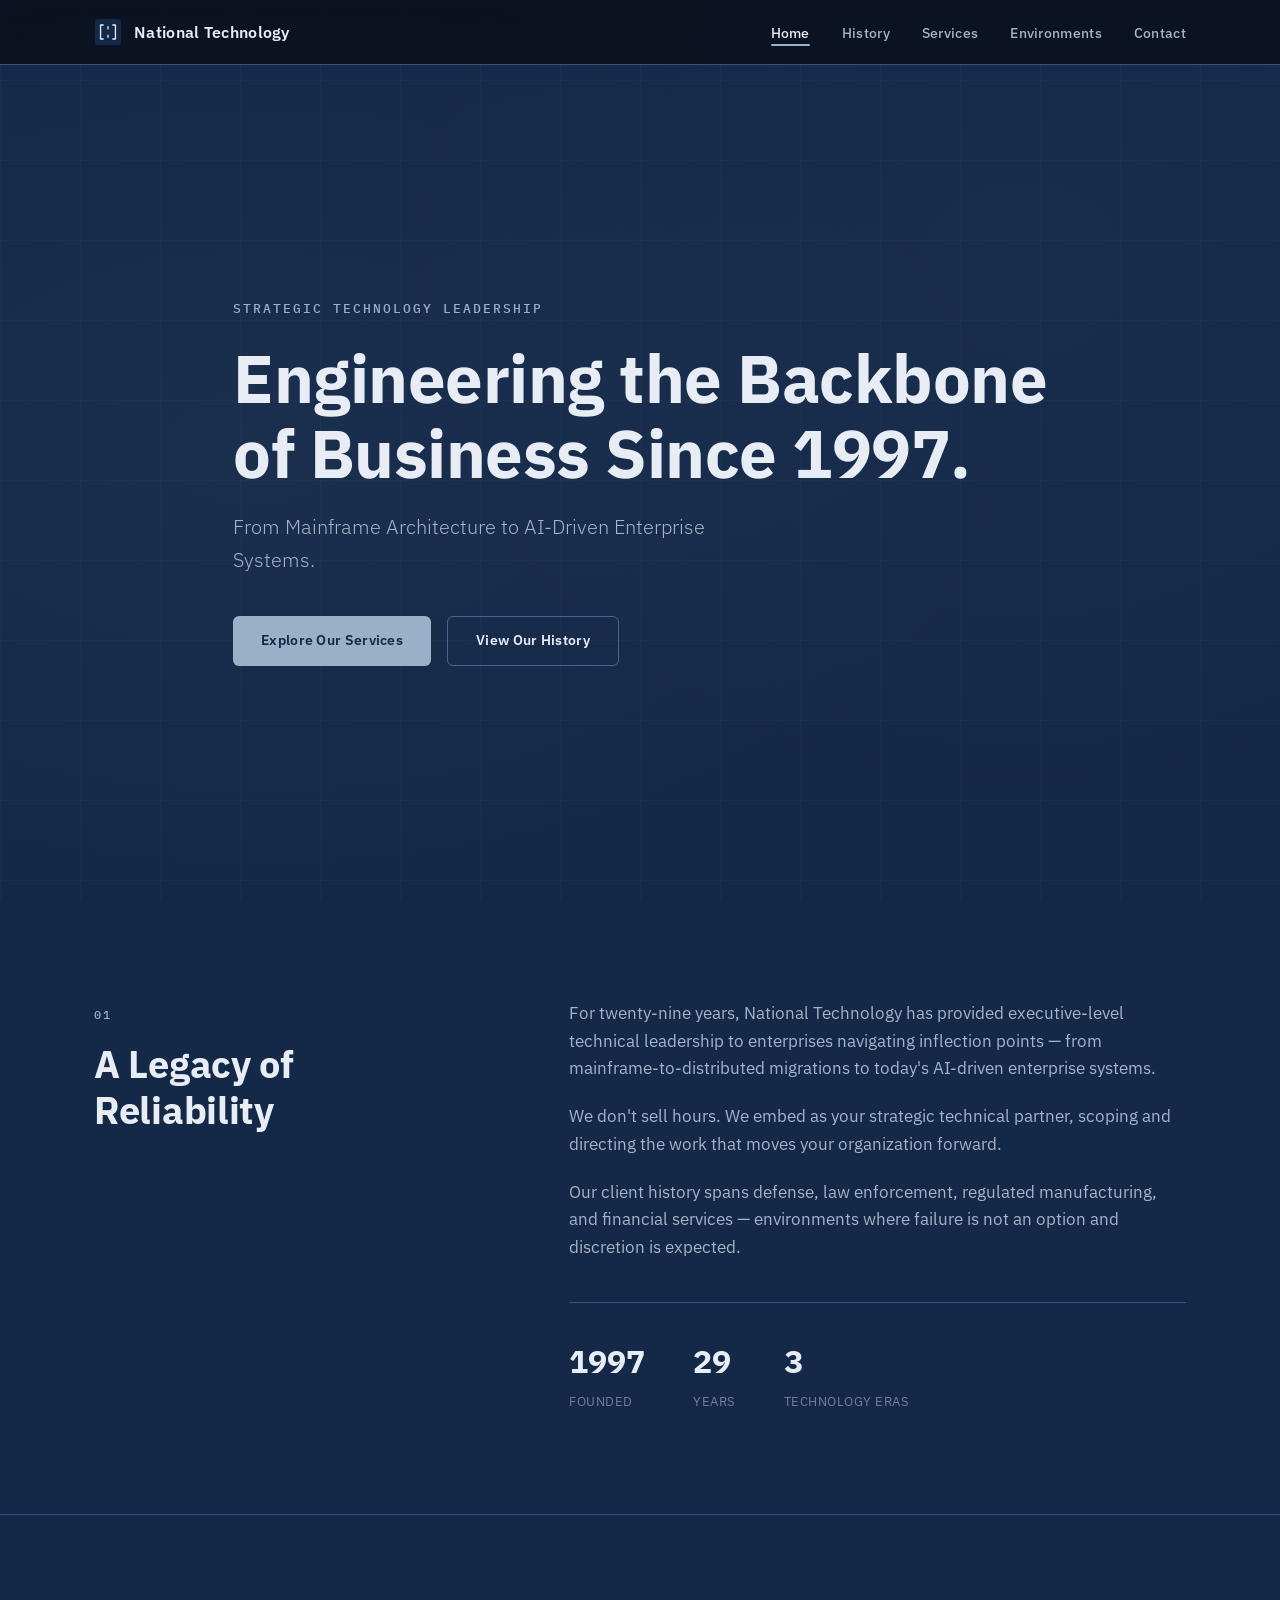
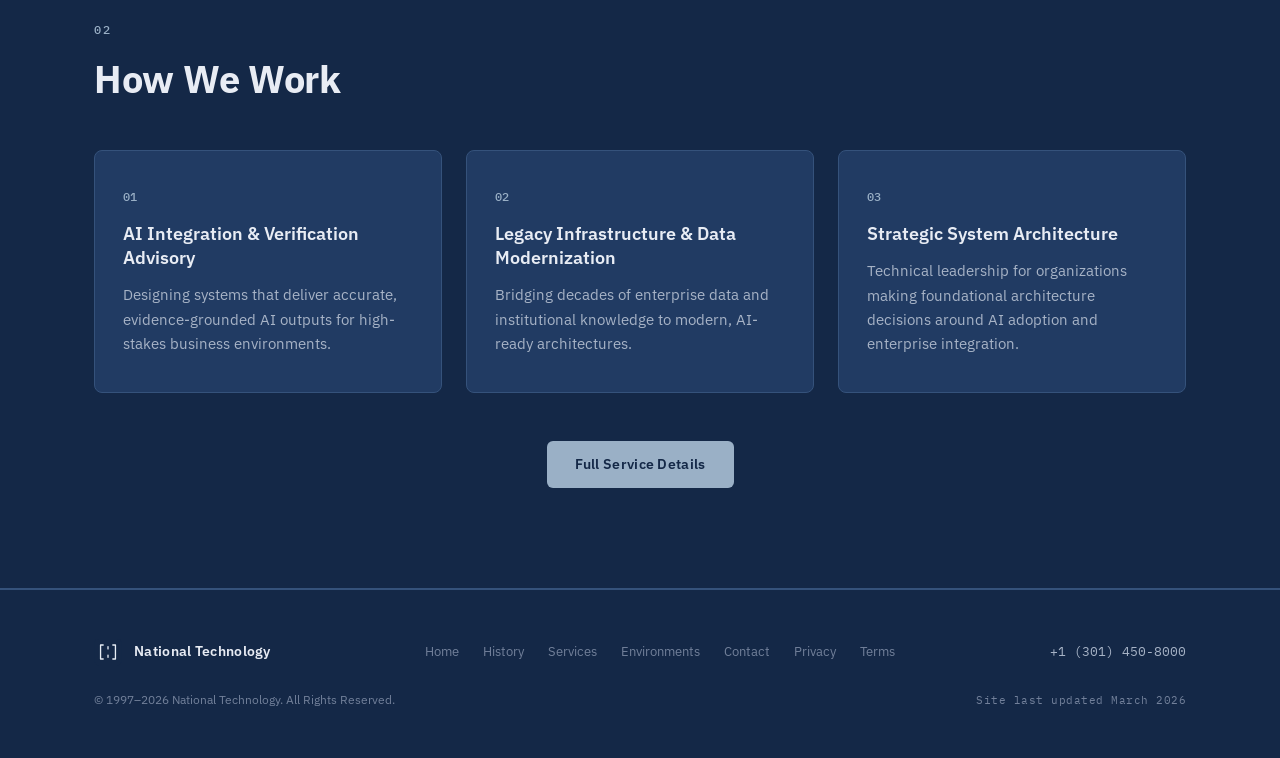
==== commit 448ee3fb: "Update index.html" ====
--- a/index.html
+++ b/index.html
@@ -123,6 +123,8 @@
                 <a href="services.html">Services</a>
                 <a href="history.html#environments">Environments</a>
                 <a href="contact.html">Contact</a>
+                <a href="privacy.html">Privacy</a>
+                <a href="terms.html">Terms</a>
             </nav>
             <p class="footer-phone"><a href="tel:+13014508000">+1 (301) 450-8000</a></p>
             <p class="footer-copy">&copy; 1997&ndash;2026 National Technology. All Rights Reserved.</p>
